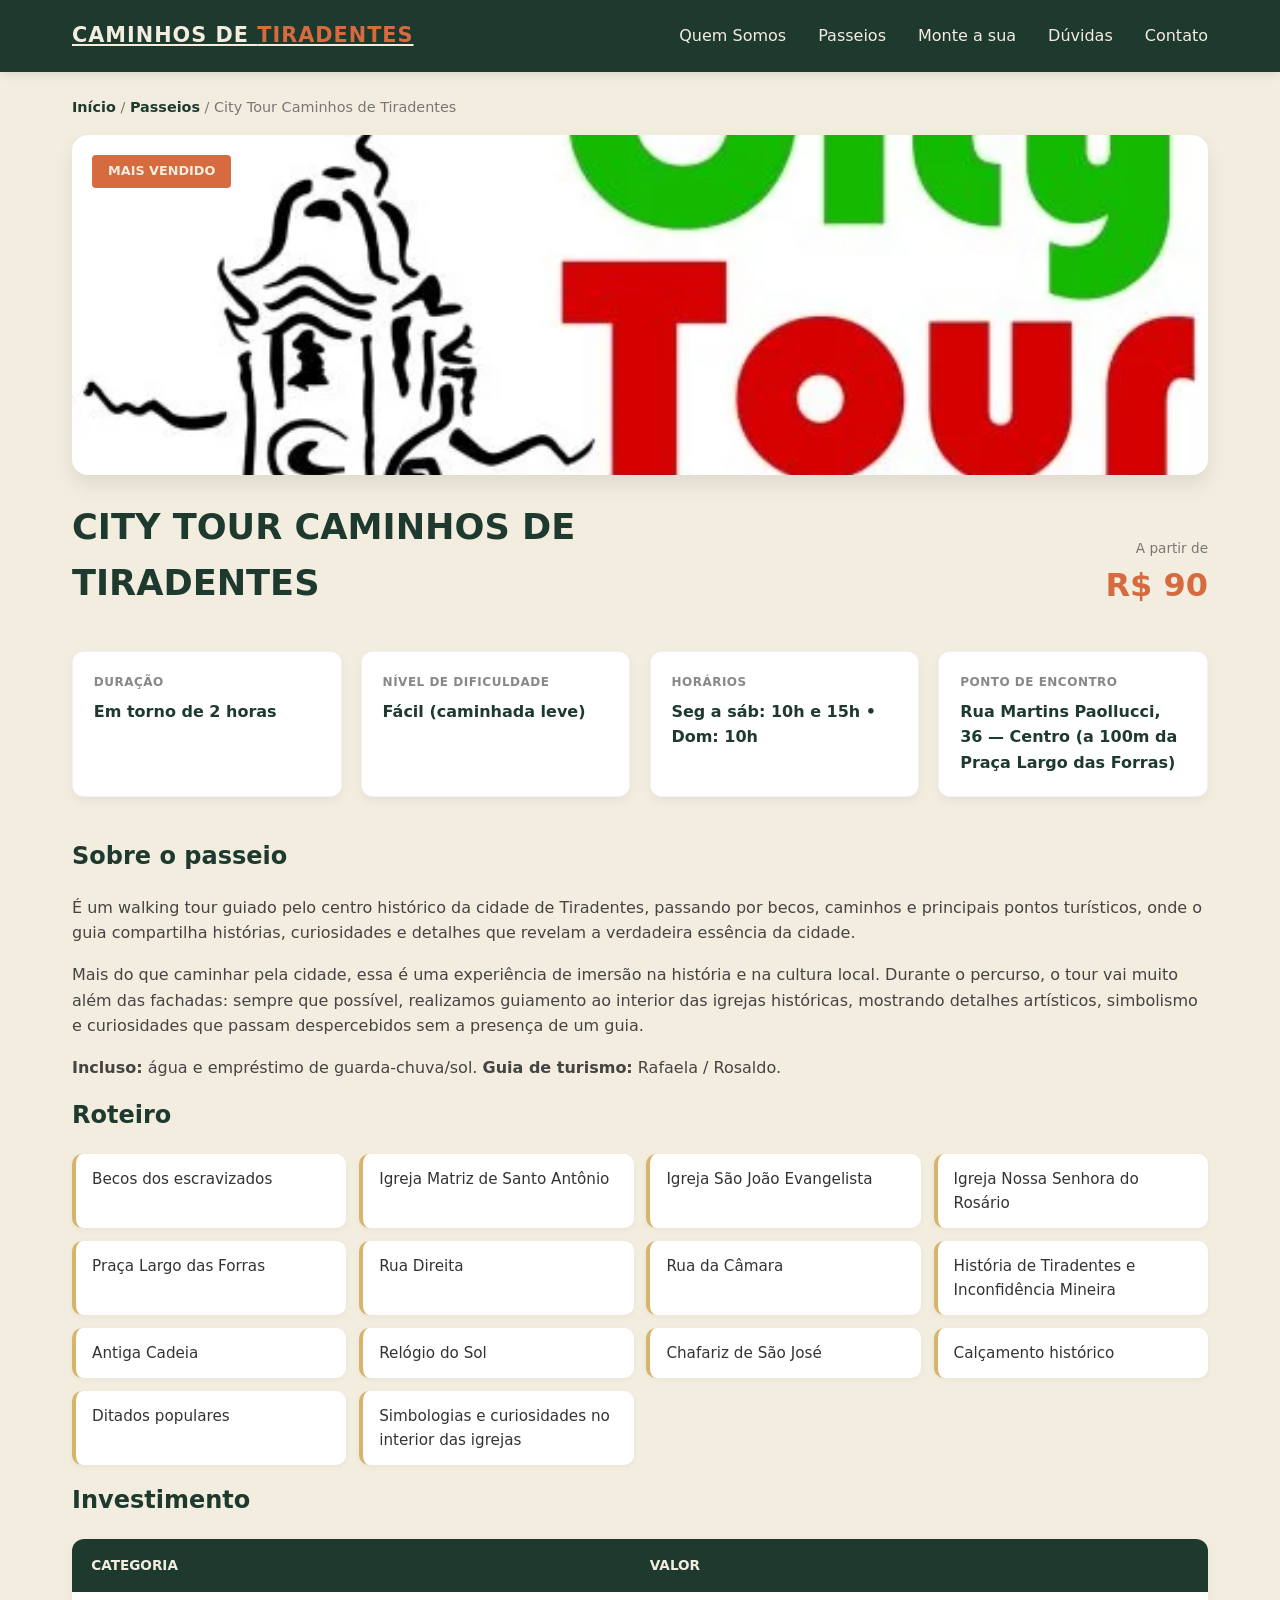
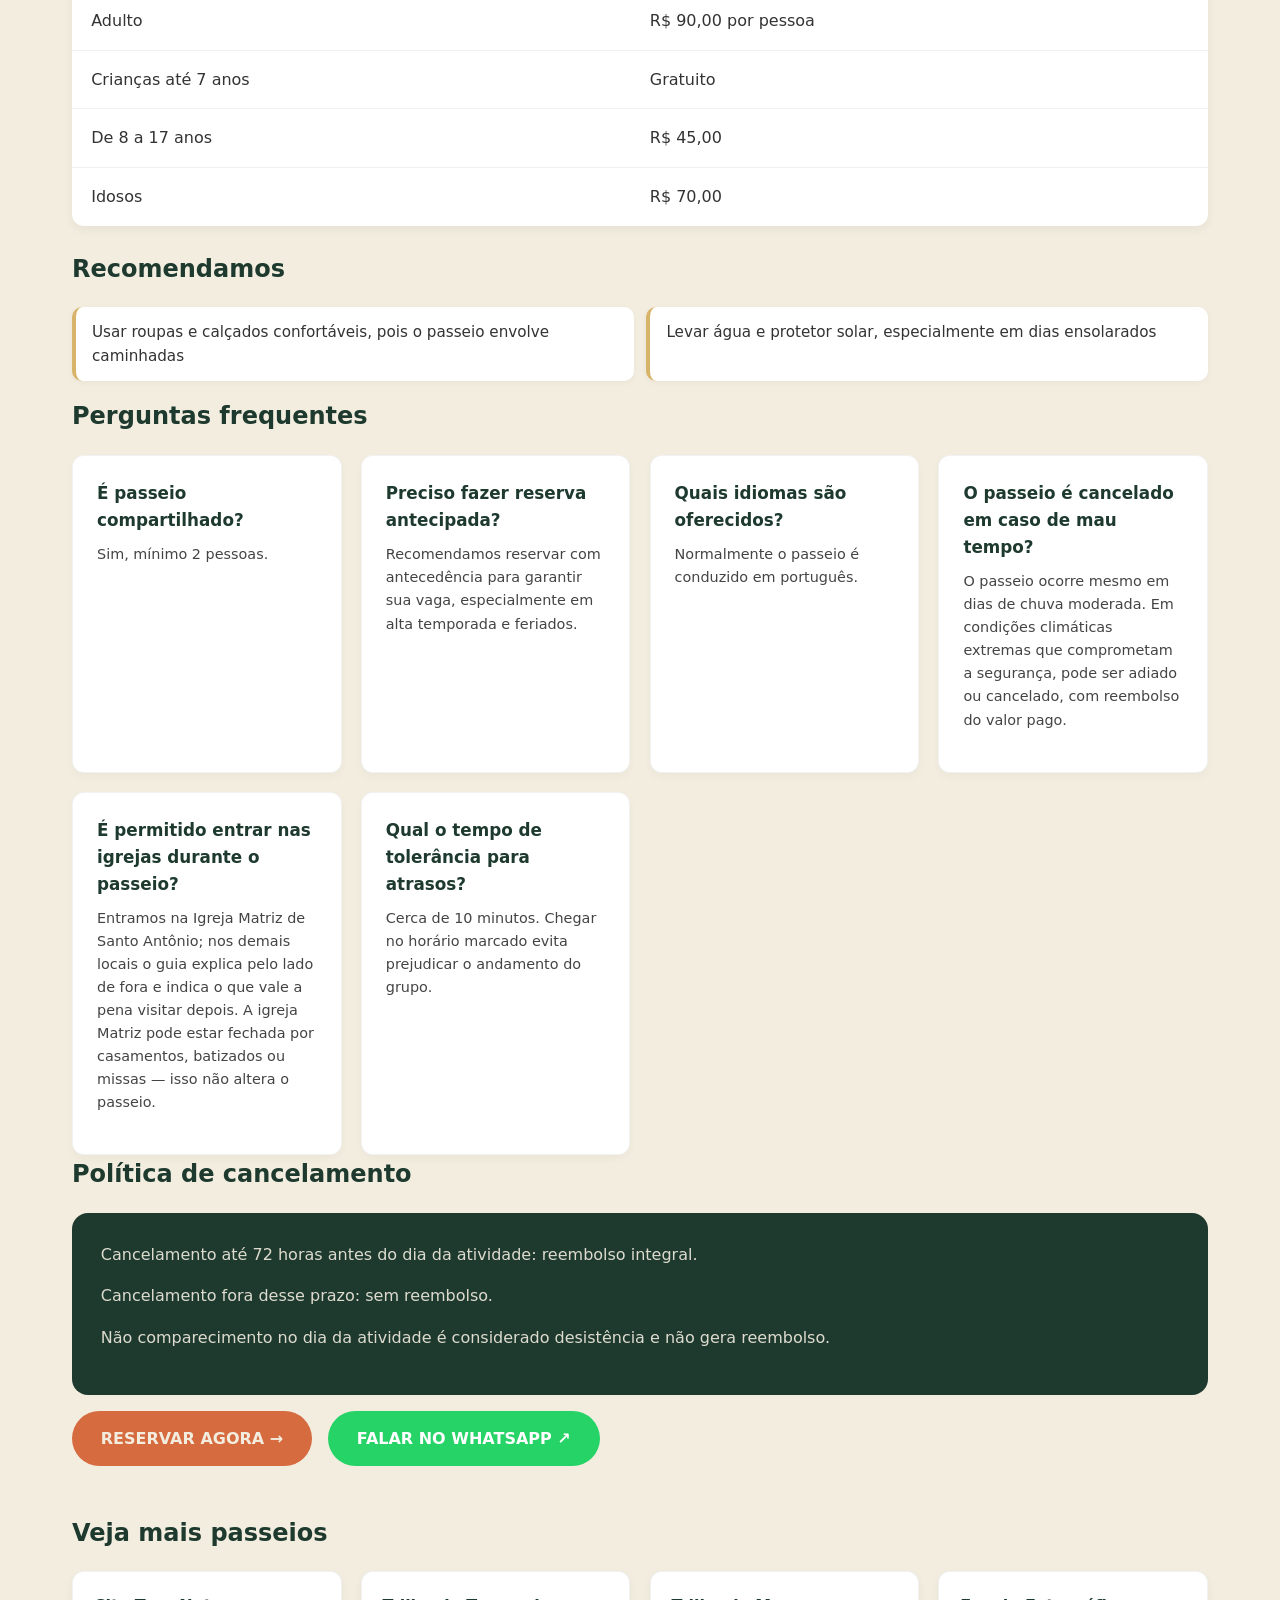
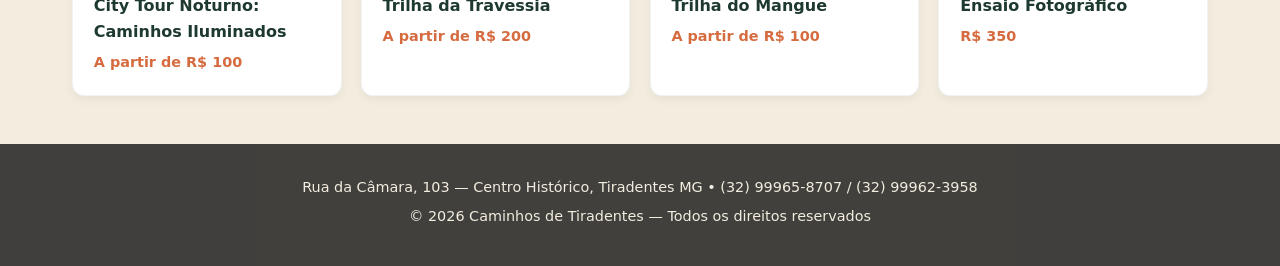
==== tour-citytour.html @ 01bba07c "novas paginas" ====
<!DOCTYPE html>
<html lang="pt-BR">
<head>
  <meta charset="UTF-8" />
  <meta name="viewport" content="width=device-width, initial-scale=1.0" />
  <title>City Tour Caminhos de Tiradentes | Caminhos de Tiradentes</title>
  <link rel="stylesheet" href="style.css" />
</head>
<body>

  <!-- HEADER / MENU PRINCIPAL
       ALTERE AQUI: os mesmos itens de menu do site, apontando de volta para a home.
  -->
  <header>
    <nav>
      <a href="index.html" class="logo">Caminhos de <span>Tiradentes</span></a>
      <ul class="nav-links">
        <li><a href="index.html#quem-somos">Quem Somos</a></li>
        <li><a href="index.html#passeios">Passeios</a></li>
        <li><a href="index.html#experiencia">Monte a sua</a></li>
        <li><a href="index.html#faq">Dúvidas</a></li>
        <li><a href="index.html#contato">Contato</a></li>
      </ul>
    </nav>
  </header>

  <!-- BREADCRUMB
       ALTERE AQUI: o caminho de navegação no topo da página.
  -->
  <div class="breadcrumb">
    <a href="index.html">Início</a> / <a href="index.html#passeios">Passeios</a> / City Tour Caminhos de Tiradentes
  </div>

  <!-- BANNER DO PASSEIO
       ALTERE AQUI: a foto de capa (troque o placeholder), o título e o preço em destaque.
  -->
  <div class="tour-hero">
    <!-- TROQUE AQUI PELA FOTO REAL DO CITY TOUR -->
    <div class="tour-hero-image" style="background-image: url('images/city_tour.webp');">
      <span class="tour-hero-badge">Mais Vendido</span>
    </div>
    <div class="tour-hero-header">
      <h1 class="tour-hero-title">City Tour Caminhos de Tiradentes</h1>
      <div class="tour-hero-price">
        <div class="tour-hero-price-label">A partir de</div>
        <div class="tour-hero-price-value">R$ 90</div>
      </div>
    </div>
  </div>

  <!-- BARRA DE INFORMAÇÕES RÁPIDAS
       ALTERE AQUI: duração, dificuldade, horários e ponto de encontro.
  -->
  <div class="tour-detail-section">
    <div class="info-bar">
      <div class="info-item">
        <div class="info-item-label">Duração</div>
        <div class="info-item-value">Em torno de 2 horas</div>
      </div>
      <div class="info-item">
        <div class="info-item-label">Nível de dificuldade</div>
        <div class="info-item-value">Fácil (caminhada leve)</div>
      </div>
      <div class="info-item">
        <div class="info-item-label">Horários</div>
        <div class="info-item-value">Seg a sáb: 10h e 15h &bull; Dom: 10h</div>
      </div>
      <div class="info-item">
        <div class="info-item-label">Ponto de encontro</div>
        <div class="info-item-value">Rua Martins Paollucci, 36 — Centro (a 100m da Praça Largo das Forras)</div>
      </div>
    </div>

    <!-- DESCRIÇÃO
         ALTERE AQUI: o texto principal descrevendo o passeio.
    -->
    <h2 class="subsection-title">Sobre o passeio</h2>
    <p>É um walking tour guiado pelo centro histórico da cidade de Tiradentes, passando por becos, caminhos e principais pontos turísticos, onde o guia compartilha histórias, curiosidades e detalhes que revelam a verdadeira essência da cidade.</p>
    <p>Mais do que caminhar pela cidade, essa é uma experiência de imersão na história e na cultura local. Durante o percurso, o tour vai muito além das fachadas: sempre que possível, realizamos guiamento ao interior das igrejas históricas, mostrando detalhes artísticos, simbolismo e curiosidades que passam despercebidos sem a presença de um guia.</p>
    <p><strong>Incluso:</strong> água e empréstimo de guarda-chuva/sol. <strong>Guia de turismo:</strong> Rafaela / Rosaldo.</p>

    <!-- ROTEIRO
         ALTERE AQUI: os pontos visitados durante o passeio.
    -->
    <h2 class="subsection-title">Roteiro</h2>
    <ul class="roteiro-list">
      <li>Becos dos escravizados</li>
      <li>Igreja Matriz de Santo Antônio</li>
      <li>Igreja São João Evangelista</li>
      <li>Igreja Nossa Senhora do Rosário</li>
      <li>Praça Largo das Forras</li>
      <li>Rua Direita</li>
      <li>Rua da Câmara</li>
      <li>História de Tiradentes e Inconfidência Mineira</li>
      <li>Antiga Cadeia</li>
      <li>Relógio do Sol</li>
      <li>Chafariz de São José</li>
      <li>Calçamento histórico</li>
      <li>Ditados populares</li>
      <li>Simbologias e curiosidades no interior das igrejas</li>
    </ul>

    <!-- PREÇOS
         ALTERE AQUI: os valores por faixa etária.
    -->
    <h2 class="subsection-title">Investimento</h2>
    <table class="price-table">
      <tr><th>Categoria</th><th>Valor</th></tr>
      <tr><td>Adulto</td><td>R$ 90,00 por pessoa</td></tr>
      <tr><td>Crianças até 7 anos</td><td>Gratuito</td></tr>
      <tr><td>De 8 a 17 anos</td><td>R$ 45,00</td></tr>
      <tr><td>Idosos</td><td>R$ 70,00</td></tr>
    </table>

    <!-- RECOMENDAÇÕES -->
    <h2 class="subsection-title">Recomendamos</h2>
    <ul class="recommend-list">
      <li>Usar roupas e calçados confortáveis, pois o passeio envolve caminhadas</li>
      <li>Levar água e protetor solar, especialmente em dias ensolarados</li>
    </ul>

    <!-- PERGUNTAS FREQUENTES DO PASSEIO
         ALTERE AQUI: dúvidas específicas deste passeio.
    -->
    <h2 class="subsection-title">Perguntas frequentes</h2>
    <div class="guide-grid">
      <div class="guide-card faq-card">
        <h4>É passeio compartilhado?</h4>
        <p>Sim, mínimo 2 pessoas.</p>
      </div>
      <div class="guide-card faq-card">
        <h4>Preciso fazer reserva antecipada?</h4>
        <p>Recomendamos reservar com antecedência para garantir sua vaga, especialmente em alta temporada e feriados.</p>
      </div>
      <div class="guide-card faq-card">
        <h4>Quais idiomas são oferecidos?</h4>
        <p>Normalmente o passeio é conduzido em português.</p>
      </div>
      <div class="guide-card faq-card">
        <h4>O passeio é cancelado em caso de mau tempo?</h4>
        <p>O passeio ocorre mesmo em dias de chuva moderada. Em condições climáticas extremas que comprometam a segurança, pode ser adiado ou cancelado, com reembolso do valor pago.</p>
      </div>
      <div class="guide-card faq-card">
        <h4>É permitido entrar nas igrejas durante o passeio?</h4>
        <p>Entramos na Igreja Matriz de Santo Antônio; nos demais locais o guia explica pelo lado de fora e indica o que vale a pena visitar depois. A igreja Matriz pode estar fechada por casamentos, batizados ou missas — isso não altera o passeio.</p>
      </div>
      <div class="guide-card faq-card">
        <h4>Qual o tempo de tolerância para atrasos?</h4>
        <p>Cerca de 10 minutos. Chegar no horário marcado evita prejudicar o andamento do grupo.</p>
      </div>
    </div>

    <!-- POLÍTICA DE CANCELAMENTO -->
    <h2 class="subsection-title">Política de cancelamento</h2>
    <div class="cancel-policy">
      <p>Cancelamento até 72 horas antes do dia da atividade: reembolso integral.</p>
      <p>Cancelamento fora desse prazo: sem reembolso.</p>
      <p>Não comparecimento no dia da atividade é considerado desistência e não gera reembolso.</p>
    </div>

    <!-- CTA DE RESERVA -->
    <div class="tour-cta">
      <a href="https://caminhosdetiradentes.com.br/produto/caminhos-de-tiradentes/" target="_blank" rel="noopener" class="btn btn-primary">RESERVAR AGORA &rarr;</a>
      <a href="https://wa.me/5532999658707" target="_blank" rel="noopener" class="btn btn-whatsapp">FALAR NO WHATSAPP &#8599;</a>
    </div>
  </div>

  <!-- OUTROS PASSEIOS
       ALTERE AQUI: os links rápidos para os demais passeios.
  -->
  <div class="tour-detail-section">
    <h2 class="subsection-title">Veja mais passeios</h2>
    <div class="other-tours-grid">
      <a href="tour-iluminados.html" class="other-tour-card">
        <div class="other-tour-card-title">City Tour Noturno: Caminhos Iluminados</div>
        <div class="other-tour-card-price">A partir de R$ 100</div>
      </a>
      <a href="tour-travessia.html" class="other-tour-card">
        <div class="other-tour-card-title">Trilha da Travessia</div>
        <div class="other-tour-card-price">A partir de R$ 200</div>
      </a>
      <a href="tour-mangue.html" class="other-tour-card">
        <div class="other-tour-card-title">Trilha do Mangue</div>
        <div class="other-tour-card-price">A partir de R$ 100</div>
      </a>
      <a href="tour-ensaio.html" class="other-tour-card">
        <div class="other-tour-card-title">Ensaio Fotográfico</div>
        <div class="other-tour-card-price">R$ 350</div>
      </a>
    </div>
  </div>

  <!-- FOOTER / RODAPÉ -->
  <footer>
    <p>Rua da Câmara, 103 — Centro Histórico, Tiradentes MG &bull; (32) 99965-8707 / (32) 99962-3958</p>
    <p>&copy; 2026 Caminhos de Tiradentes — Todos os direitos reservados</p>
  </footer>

</body>
</html>
---- style.css ----
/* CSS RESET & VARIABLES
   ALTERE AQUI: todas as cores principais do site, fonte e paleta visual geral.
   Toda mudança feita em :root afeta vários elementos ao mesmo tempo.
*/
:root {
  --verde-floresta: #1E3A2F;
  --creme: #F3EDE0;
  --terracota: #D56B3F;
  --amarelo-areia: #D8B46A;
  --preto: #151515;
  --branco: #FFFFFF;
  --fonte-principal: system-ui, -apple-system, BlinkMacSystemFont, 'Segoe UI', Roboto, Oxygen, Ubuntu, Cantarell, sans-serif;
}

* {
  margin: 0;
  padding: 0;
  box-sizing: border-box;
  font-family: var(--fonte-principal);
}

body {
  background-color: var(--creme);
  color: var(--preto);
  line-height: 1.6;
}

/* HEADER & NAVBAR
   ALTERE AQUI: o fundo do topo do site, a barra fixa e o estilo do menu.
   Os itens do menu estão em .nav-links a e .logo.
*/
header {
  background-color: var(--verde-floresta);
  position: sticky;
  top: 0;
  z-index: 1000;
  box-shadow: 0 2px 10px rgba(0,0,0,0.1);
}

nav {
  max-width: 1200px;
  margin: 0 auto;
  padding: 1.2rem 2rem;
  display: flex;
  justify-content: space-between;
  align-items: center;
  flex-wrap: wrap;
  gap: 1rem;
}

.logo {
  color: var(--creme);
  font-weight: 800;
  font-size: 1.3rem;
  letter-spacing: 1px;
  text-transform: uppercase;
}

.logo span {
  color: var(--terracota);
}

.nav-links {
  display: flex;
  gap: 2rem;
  list-style: none;
  flex-wrap: wrap;
}

.nav-links a {
  color: var(--creme);
  text-decoration: none;
  font-weight: 500;
  transition: color 0.2s;
}

.nav-links a:hover {
  color: var(--amarelo-areia);
}

/* HERO SECTION
   ALTERE AQUI: a imagem principal, a altura, a sobreposição de cor e o comportamento da seção inicial.
   Se quiser trocar a foto ou o efeito de escurecimento, mude a propriedade background da classe .hero.
*/
.hero {
  position: relative;
  min-height: 85vh;
  background: linear-gradient(rgba(30, 58, 47, 0.5), rgba(21, 21, 21, 0.7)), 
              url('images/header.webp') center/cover no-repeat;
  display: flex;
  align-items: center;
  padding: 0 2rem;
}

.hero-container {
  max-width: 1200px;
  margin: 0 auto;
  width: 100%;
  display: grid;
  grid-template-columns: 1fr 1fr;
  gap: 2rem;
  align-items: center;
}

.hero-content {
  color: var(--creme);
}

.hero-title {
  font-size: 3.5rem;
  font-weight: 900;
  line-height: 1.1;
  margin-bottom: 1.5rem;
  color: var(--creme);
  text-transform: uppercase;
}

.hero-subtitle {
  font-size: 1.25rem;
  margin-bottom: 2rem;
  color: var(--creme);
  opacity: 0.9;
}

.hero-buttons {
  display: flex;
  gap: 1rem;
  flex-wrap: wrap;
}

.btn {
  padding: 0.9rem 1.8rem;
  border-radius: 50px;
  font-weight: 700;
  text-decoration: none;
  display: inline-flex;
  align-items: center;
  gap: 0.5rem;
  cursor: pointer;
  border: none;
  transition: transform 0.2s, background-color 0.2s;
}

.btn:hover {
  transform: translateY(-2px);
}

.btn-primary {
  background-color: var(--terracota);
  color: var(--creme);
}

.btn-primary:hover {
  background-color: #c05a30;
}

.btn-whatsapp {
  background-color: #25D366;
  color: var(--branco);
}

.btn-whatsapp:hover {
  background-color: #20bd5a;
}

/* CARD FLUTUANTE HERO
   ALTERE AQUI: o bloco flutuante à direita da seção principal.
   Este cartão controla o texto de destaque, a descrição e o selo inferior.
*/
.hero-card-wrapper {
  display: flex;
  justify-content: flex-end;
}

.hero-card {
  background: rgba(243, 237, 224, 0.95);
  backdrop-filter: blur(5px);
  padding: 1.8rem;
  border-radius: 16px;
  box-shadow: 0 20px 40px rgba(0,0,0,0.3);
  max-width: 280px;
  border: 1px solid var(--amarelo-areia);
}

.hero-card-rating {
  font-size: 1.5rem;
  font-weight: 800;
  color: var(--verde-floresta);
  display: flex;
  align-items: center;
  gap: 0.3rem;
  margin-bottom: 0.5rem;
}

.hero-card-text {
  font-size: 0.95rem;
  color: var(--preto);
  margin-bottom: 1rem;
}

.hero-card-badge {
  display: inline-block;
  background-color: var(--amarelo-areia);
  color: var(--preto);
  font-weight: 700;
  padding: 0.3rem 0.8rem;
  border-radius: 20px;
  font-size: 0.85rem;
}

/* GLOBAL SECTIONS */
section {
  padding: 5rem 2rem;
  max-width: 1200px;
  margin: 0 auto;
}

.section-title {
  text-align: center;
  font-size: 2.2rem;
  color: var(--verde-floresta);
  margin-bottom: 2.5rem;
  text-transform: uppercase;
  font-weight: 800;
}

/* CATEGORIAS
   ALTERE AQUI: o layout da grade de categorias (quantos blocos aparecem por linha e o espaço entre eles).
   Cada .category-card representa um item de menu visual.
*/
.categories-grid {
  display: grid;
  grid-template-columns: repeat(auto-fit, minmax(220px, 1fr));
  gap: 1.5rem;
}

.category-card {
  background-color: var(--verde-floresta);
  color: var(--creme);
  padding: 2.5rem 1.5rem;
  border-radius: 12px;
  text-align: center;
  text-decoration: none;
  font-weight: 700;
  font-size: 1.1rem;
  transition: all 0.3s ease;
  display: flex;
  flex-direction: column;
  align-items: center;
  gap: 0.8rem;
  border: 2px solid transparent;
}

.category-card:hover {
  background-color: var(--terracota);
  transform: translateY(-5px);
}

.category-icon {
  font-size: 2rem;
}

/* CARROSSEL DE FOTOS
   ALTERE AQUI: altura das fotos, cor das setas/bolinhas e comportamento do carrossel.
   As fotos em si (src) são trocadas direto no HTML, dentro de cada .carousel-slide.
*/
.carousel {
  position: relative;
  max-width: 900px;
  margin: 0 auto;
  border-radius: 16px;
  overflow: hidden;
  box-shadow: 0 10px 30px rgba(0,0,0,0.12);
}

.carousel-track {
  display: flex;
  transition: transform 0.5s ease;
}

.carousel-slide {
  min-width: 100%;
  height: 480px;
}

.carousel-slide img {
  width: 100%;
  height: 100%;
  object-fit: cover;
  display: block;
}

.carousel-arrow {
  position: absolute;
  top: 50%;
  transform: translateY(-50%);
  background: rgba(21, 21, 21, 0.5);
  color: var(--branco);
  border: none;
  width: 44px;
  height: 44px;
  border-radius: 50%;
  font-size: 1.1rem;
  cursor: pointer;
  display: flex;
  align-items: center;
  justify-content: center;
  transition: background-color 0.2s;
}

.carousel-arrow:hover {
  background: var(--terracota);
}

.carousel-prev {
  left: 16px;
}

.carousel-next {
  right: 16px;
}

.carousel-dots {
  position: absolute;
  bottom: 16px;
  left: 50%;
  transform: translateX(-50%);
  display: flex;
  gap: 0.5rem;
}

.carousel-dot {
  width: 10px;
  height: 10px;
  border-radius: 50%;
  border: 2px solid var(--branco);
  background: transparent;
  cursor: pointer;
  padding: 0;
  transition: background-color 0.2s;
}

.carousel-dot.active {
  background-color: var(--amarelo-areia);
  border-color: var(--amarelo-areia);
}

@media (max-width: 768px) {
  .carousel-slide {
    height: 280px;
  }
}

/* QUEM SOMOS
   ALTERE AQUI: a foto da equipe, o texto da história e os números de destaque (.about-stat).
*/
.about-grid {
  display: grid;
  grid-template-columns: 1fr 1.2fr;
  gap: 3rem;
  align-items: center;
}

.about-image {
  background-size: cover;
  background-position: center;
  border-radius: 16px;
  min-height: 340px;
  box-shadow: 0 10px 20px rgba(0,0,0,0.08);
}

.about-content p {
  margin-bottom: 1.2rem;
  color: #333;
}

.about-stats {
  display: flex;
  flex-wrap: wrap;
  gap: 1.5rem;
  margin-top: 2rem;
}

.about-stat {
  background-color: var(--branco);
  border-radius: 12px;
  padding: 1.2rem 1.5rem;
  box-shadow: 0 4px 10px rgba(0,0,0,0.05);
  min-width: 140px;
  text-align: center;
  border: 1px solid rgba(0,0,0,0.05);
}

.about-stat-number {
  display: block;
  font-size: 1.6rem;
  font-weight: 800;
  color: var(--terracota);
}

.about-stat-label {
  display: block;
  font-size: 0.8rem;
  color: #666;
  margin-top: 0.3rem;
}

/* TOURS / PASSEIOS
   ALTERE AQUI: o grid dos cards de passeio e todos os estilos internos do cartão.
   Os títulos, horários, descrição, preços e botão estão aqui.
*/
.tours-grid {
  display: grid;
  grid-template-columns: repeat(auto-fit, minmax(300px, 1fr));
  gap: 2rem;
}

.tour-card {
  background-color: var(--branco);
  border-radius: 16px;
  overflow: hidden;
  box-shadow: 0 10px 20px rgba(0,0,0,0.05);
  display: flex;
  flex-direction: column;
  position: relative;
}

.tour-image {
  height: 200px;
  background-size: cover;
  background-position: center;
  position: relative;
}

.tour-badge {
  position: absolute;
  top: 15px;
  left: 15px;
  background-color: var(--terracota);
  color: var(--creme);
  padding: 0.3rem 0.8rem;
  border-radius: 4px;
  font-size: 0.75rem;
  font-weight: 800;
  text-transform: uppercase;
}

.tour-content {
  padding: 1.5rem;
  display: flex;
  flex-direction: column;
  flex-grow: 1;
}

.tour-title {
  font-size: 1.3rem;
  color: var(--verde-floresta);
  margin-bottom: 0.5rem;
  font-weight: 800;
}

.tour-schedule {
  color: var(--terracota);
  font-size: 0.85rem;
  font-weight: 700;
  margin-bottom: 0.8rem;
}

.tour-details {
  display: flex;
  gap: 1rem;
  font-size: 0.85rem;
  color: #666;
  margin-bottom: 1rem;
}

.tour-description {
  font-size: 0.9rem;
  color: #555;
  margin-bottom: 1.5rem;
}

.tour-price-wrapper {
  margin-top: auto;
  display: flex;
  justify-content: space-between;
  align-items: flex-end;
  gap: 1rem;
}

.tour-price-label {
  font-size: 0.75rem;
  color: #777;
}

.tour-price {
  font-size: 1.25rem;
  font-weight: 800;
  color: var(--verde-floresta);
}

/* MONTE SUA EXPERIÊNCIA
   ALTERE AQUI: a caixa interativa que muda de acordo com o tempo de viagem.
   O estilo dos botões e do bloco de resultado estão neste bloco.
*/
.planner-section {
  background-color: var(--verde-floresta);
  color: var(--creme);
  border-radius: 24px;
  padding: 3rem 2rem;
  text-align: center;
  margin-top: 2rem;
}

.planner-title {
  font-size: 2rem;
  margin-bottom: 1rem;
  color: var(--creme);
}

.planner-options {
  display: flex;
  justify-content: center;
  gap: 1rem;
  margin: 2rem 0;
  flex-wrap: wrap;
}

.planner-btn {
  background: transparent;
  border: 2px solid var(--amarelo-areia);
  color: var(--creme);
  padding: 0.6rem 1.5rem;
  border-radius: 30px;
  cursor: pointer;
  font-weight: 700;
  transition: all 0.2s;
}

.planner-btn.active, .planner-btn:hover {
  background-color: var(--amarelo-areia);
  color: var(--preto);
}

.planner-result {
  background-color: rgba(255,255,255,0.05);
  padding: 1.5rem;
  border-radius: 12px;
  max-width: 500px;
  margin: 0 auto;
  border: 1px dashed var(--amarelo-areia);
  font-size: 1.1rem;
}

/* GUIA / FAQ
   ALTERE AQUI: as perguntas e respostas frequentes.
   Cada .guide-card (com a classe extra .faq-card) é um item da grade.
*/
.guide-grid {
  display: grid;
  grid-template-columns: repeat(auto-fit, minmax(220px, 1fr));
  gap: 1.2rem;
}

.guide-card {
  background-color: var(--branco);
  padding: 1.5rem;
  border-radius: 12px;
  text-align: center;
  text-decoration: none;
  color: var(--verde-floresta);
  font-weight: 700;
  box-shadow: 0 4px 10px rgba(0,0,0,0.03);
  border: 1px solid rgba(0,0,0,0.05);
  transition: transform 0.2s;
}

.guide-card:hover {
  transform: translateY(-3px);
  box-shadow: 0 8px 15px rgba(0,0,0,0.08);
}

.faq-card {
  text-align: left;
}

.faq-card h4 {
  color: var(--verde-floresta);
  margin-bottom: 0.6rem;
  font-size: 1.05rem;
}

.faq-card p {
  color: #555;
  font-weight: 400;
  font-size: 0.9rem;
}

/* FULL WIDTH CTA
   ALTERE AQUI: o bloco grande de chamada para ação, com imagem de fundo e texto principal.
   É a seção que costuma anunciar a última decisão do visitante.
*/
.full-cta {
  background: linear-gradient(rgba(30, 58, 47, 0.7), rgba(30, 58, 47, 0.7)), 
              url('images/placeholder.svg') center/cover no-repeat;
  padding: 8rem 2rem;
  text-align: center;
  color: var(--creme);
}

.full-cta h2 {
  font-size: 2.5rem;
  margin-bottom: 2rem;
  font-weight: 800;
}

/* CONTATO
   ALTERE AQUI: endereço, e-mail, telefone e redes sociais.
   Reaproveita o visual de .category-card, com a classe extra .contato-card.
*/
.contato-card {
  font-weight: 500;
  font-size: 0.95rem;
  line-height: 1.5;
}

/* FOOTER
   ALTERE AQUI: o rodapé do site, como fundo escuro, endereço, telefones e texto final.
*/
footer {
  background-color: var(--preto);
  color: var(--creme);
  padding: 2rem;
  text-align: center;
  font-size: 0.9rem;
  opacity: 0.8;
}

footer p {
  margin-bottom: 0.4rem;
}

/* ==========================================================================
   PÁGINAS INDIVIDUAIS DE CADA PASSEIO (tour-*.html)
   ALTERE AQUI: tudo relacionado às páginas de detalhe de cada passeio.
   ========================================================================== */

/* BREADCRUMB
   ALTERE AQUI: o caminho de navegação no topo de cada página de passeio.
*/
.breadcrumb {
  max-width: 1200px;
  margin: 1.5rem auto 0;
  padding: 0 2rem;
  font-size: 0.9rem;
  color: #777;
}

.breadcrumb a {
  color: var(--verde-floresta);
  text-decoration: none;
  font-weight: 600;
}

.breadcrumb a:hover {
  color: var(--terracota);
}

/* BANNER DO PASSEIO
   ALTERE AQUI: a foto de capa, o título e o preço em destaque de cada passeio.
*/
.tour-hero {
  max-width: 1200px;
  margin: 1rem auto 0;
  padding: 0 2rem;
}

.tour-hero-image {
  height: 340px;
  border-radius: 16px;
  background-size: cover;
  background-position: center;
  position: relative;
  box-shadow: 0 10px 20px rgba(0,0,0,0.08);
}

.tour-hero-badge {
  position: absolute;
  top: 20px;
  left: 20px;
  background-color: var(--terracota);
  color: var(--creme);
  padding: 0.4rem 1rem;
  border-radius: 4px;
  font-size: 0.8rem;
  font-weight: 800;
  text-transform: uppercase;
}

.tour-hero-header {
  display: flex;
  flex-wrap: wrap;
  justify-content: space-between;
  align-items: flex-end;
  gap: 1.5rem;
  margin-top: 1.5rem;
}

.tour-hero-title {
  font-size: 2.2rem;
  color: var(--verde-floresta);
  font-weight: 800;
  text-transform: uppercase;
  max-width: 650px;
}

.tour-hero-price {
  text-align: right;
}

.tour-hero-price-label {
  font-size: 0.85rem;
  color: #777;
}

.tour-hero-price-value {
  font-size: 2rem;
  font-weight: 800;
  color: var(--terracota);
}

/* BARRA DE INFORMAÇÕES RÁPIDAS
   ALTERE AQUI: duração, dificuldade, horário e ponto de encontro exibidos em destaque.
*/
.info-bar {
  display: grid;
  grid-template-columns: repeat(auto-fit, minmax(200px, 1fr));
  gap: 1.2rem;
  margin: 2.5rem 0;
}

.info-item {
  background-color: var(--branco);
  border-radius: 12px;
  padding: 1.3rem;
  box-shadow: 0 4px 10px rgba(0,0,0,0.05);
  border: 1px solid rgba(0,0,0,0.05);
}

.info-item-label {
  font-size: 0.75rem;
  color: #888;
  text-transform: uppercase;
  font-weight: 700;
  letter-spacing: 0.5px;
  margin-bottom: 0.4rem;
}

.info-item-value {
  font-size: 1rem;
  color: var(--verde-floresta);
  font-weight: 700;
}

/* CONTEÚDO DA PÁGINA DE PASSEIO
   ALTERE AQUI: descrição, roteiro, o que está incluso, recomendações e política de cancelamento.
*/
.tour-detail-section {
  max-width: 1200px;
  margin: 0 auto;
  padding: 0 2rem 3rem;
}

.tour-detail-section h2.subsection-title {
  font-size: 1.5rem;
  color: var(--verde-floresta);
  font-weight: 800;
  margin-bottom: 1.2rem;
  text-align: left;
  text-transform: none;
}

.tour-detail-section p {
  color: #444;
  margin-bottom: 1rem;
}

.roteiro-list, .included-list, .recommend-list {
  list-style: none;
  display: grid;
  grid-template-columns: repeat(auto-fit, minmax(240px, 1fr));
  gap: 0.8rem;
  margin-bottom: 1rem;
}

.roteiro-list li, .included-list li, .recommend-list li {
  background-color: var(--branco);
  border-radius: 10px;
  padding: 0.8rem 1rem;
  border-left: 4px solid var(--amarelo-areia);
  font-size: 0.95rem;
  color: #333;
  box-shadow: 0 2px 6px rgba(0,0,0,0.04);
}

/* TABELA DE PREÇOS
   ALTERE AQUI: as faixas de preço (adulto, criança, idoso) de cada passeio.
*/
.price-table {
  width: 100%;
  border-collapse: collapse;
  background-color: var(--branco);
  border-radius: 12px;
  overflow: hidden;
  box-shadow: 0 4px 10px rgba(0,0,0,0.05);
  margin-bottom: 1.5rem;
}

.price-table th, .price-table td {
  padding: 1rem 1.2rem;
  text-align: left;
}

.price-table th {
  background-color: var(--verde-floresta);
  color: var(--creme);
  font-size: 0.85rem;
  text-transform: uppercase;
}

.price-table td {
  border-bottom: 1px solid rgba(0,0,0,0.06);
  color: #333;
}

.price-table tr:last-child td {
  border-bottom: none;
}

/* POLÍTICA DE CANCELAMENTO
   ALTERE AQUI: as regras de cancelamento e reembolso do passeio.
*/
.cancel-policy {
  background-color: var(--verde-floresta);
  color: var(--creme);
  border-radius: 16px;
  padding: 1.8rem;
}

.cancel-policy p {
  color: var(--creme);
  opacity: 0.9;
}

/* CTA DE RESERVA DA PÁGINA DE PASSEIO
   ALTERE AQUI: os botões de reserva e WhatsApp no final da página.
*/
.tour-cta {
  display: flex;
  flex-wrap: wrap;
  gap: 1rem;
  margin-top: 1rem;
}

/* OUTROS PASSEIOS (rodapé da página de detalhe)
   ALTERE AQUI: os links rápidos para os demais passeios.
*/
.other-tours-grid {
  display: grid;
  grid-template-columns: repeat(auto-fit, minmax(220px, 1fr));
  gap: 1.2rem;
}

.other-tour-card {
  background-color: var(--branco);
  border-radius: 12px;
  padding: 1.3rem;
  text-decoration: none;
  display: block;
  box-shadow: 0 4px 10px rgba(0,0,0,0.05);
  border: 1px solid rgba(0,0,0,0.05);
  transition: transform 0.2s;
}

.other-tour-card:hover {
  transform: translateY(-3px);
  box-shadow: 0 8px 15px rgba(0,0,0,0.08);
}

.other-tour-card-title {
  color: var(--verde-floresta);
  font-weight: 800;
  font-size: 1rem;
  margin-bottom: 0.4rem;
}

.other-tour-card-price {
  color: var(--terracota);
  font-weight: 700;
  font-size: 0.9rem;
}

/* LINK SECUNDÁRIO NOS CARDS DA HOME
   ALTERE AQUI: o link "Ver detalhes" que aparece nos cartões de passeio da página inicial.
*/
.tour-secondary-link {
  display: block;
  text-align: center;
  font-size: 0.85rem;
  font-weight: 700;
  color: var(--verde-floresta);
  text-decoration: none;
  margin-top: 0.6rem;
}

.tour-secondary-link:hover {
  color: var(--terracota);
  text-decoration: underline;
}

/* RESPONSIVO */
@media (max-width: 768px) {
  .hero-container {
    grid-template-columns: 1fr;
  }
  .hero-card-wrapper {
    justify-content: center;
  }
  .hero-title {
    font-size: 2.5rem;
  }
  .nav-links {
    display: none;
  }
  .about-grid {
    grid-template-columns: 1fr;
  }
  .tour-hero-header {
    flex-direction: column;
    align-items: flex-start;
  }
  .tour-hero-price {
    text-align: left;
  }
}
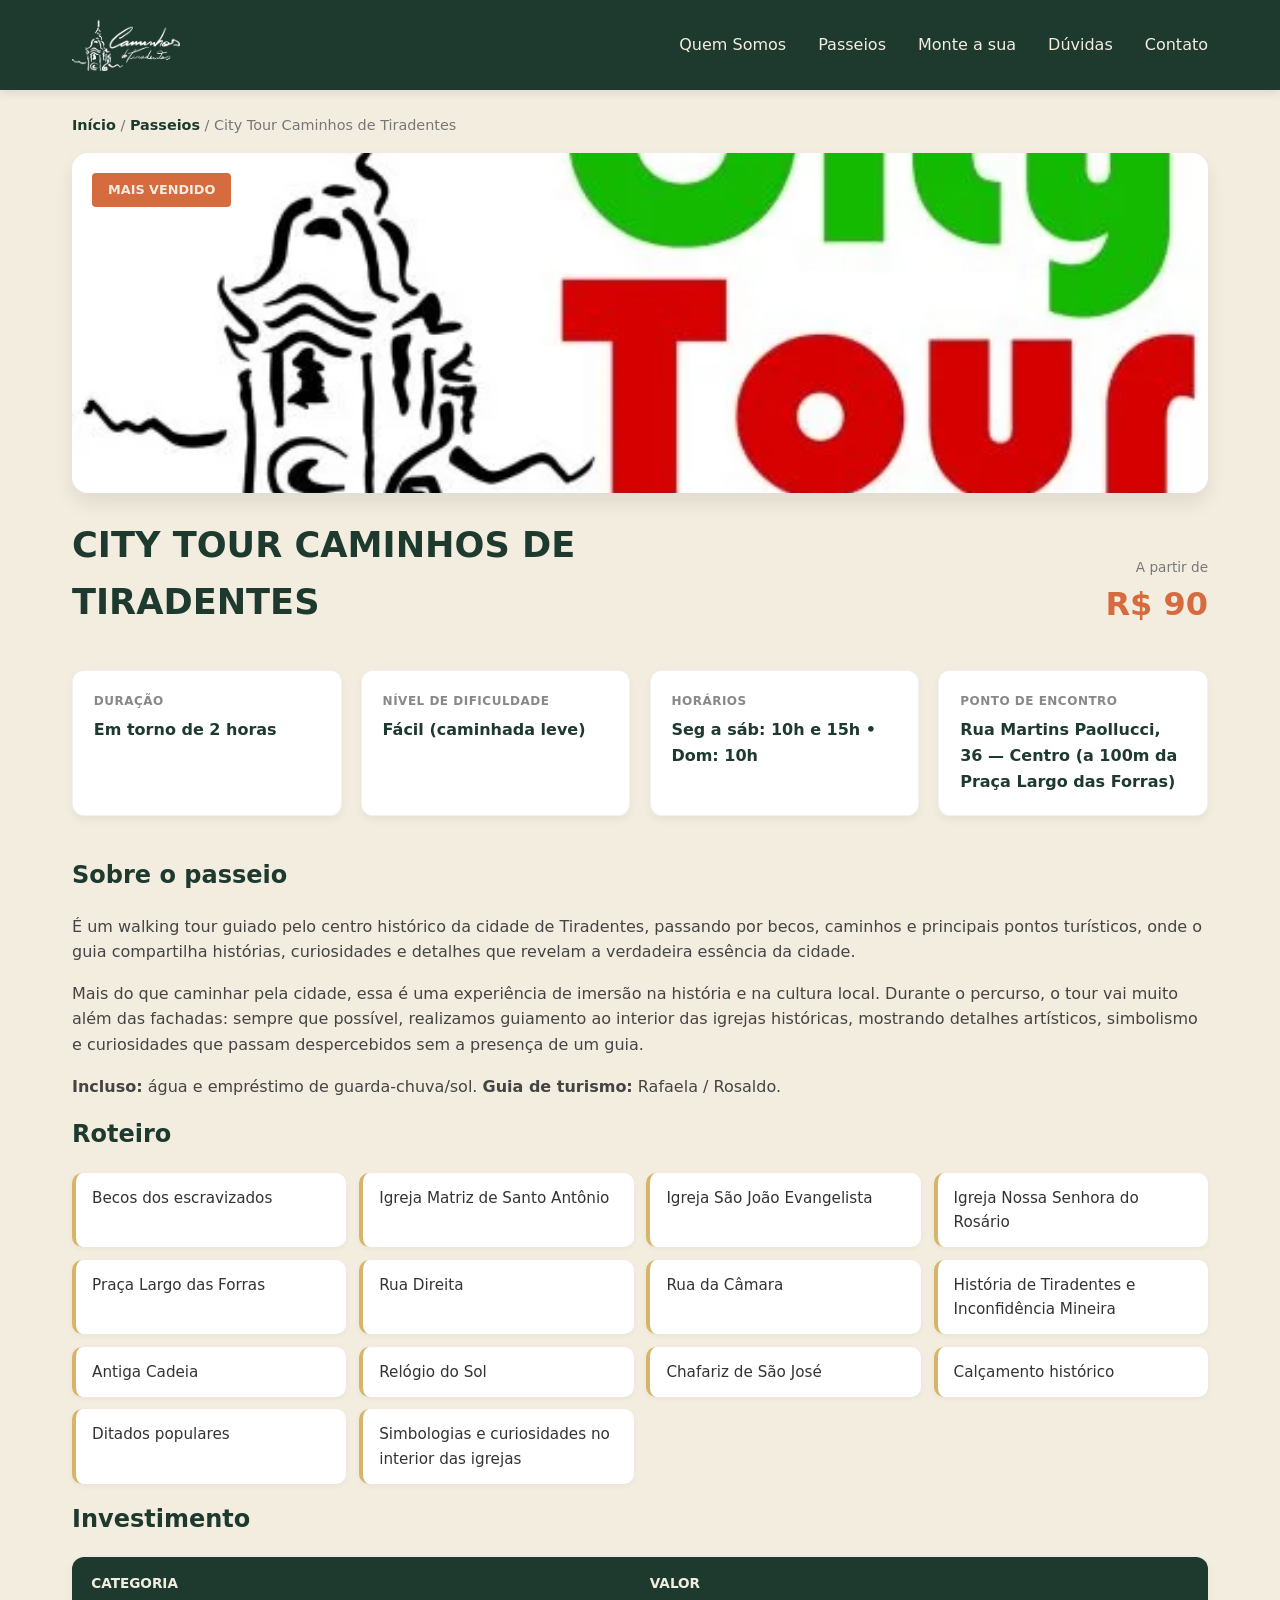
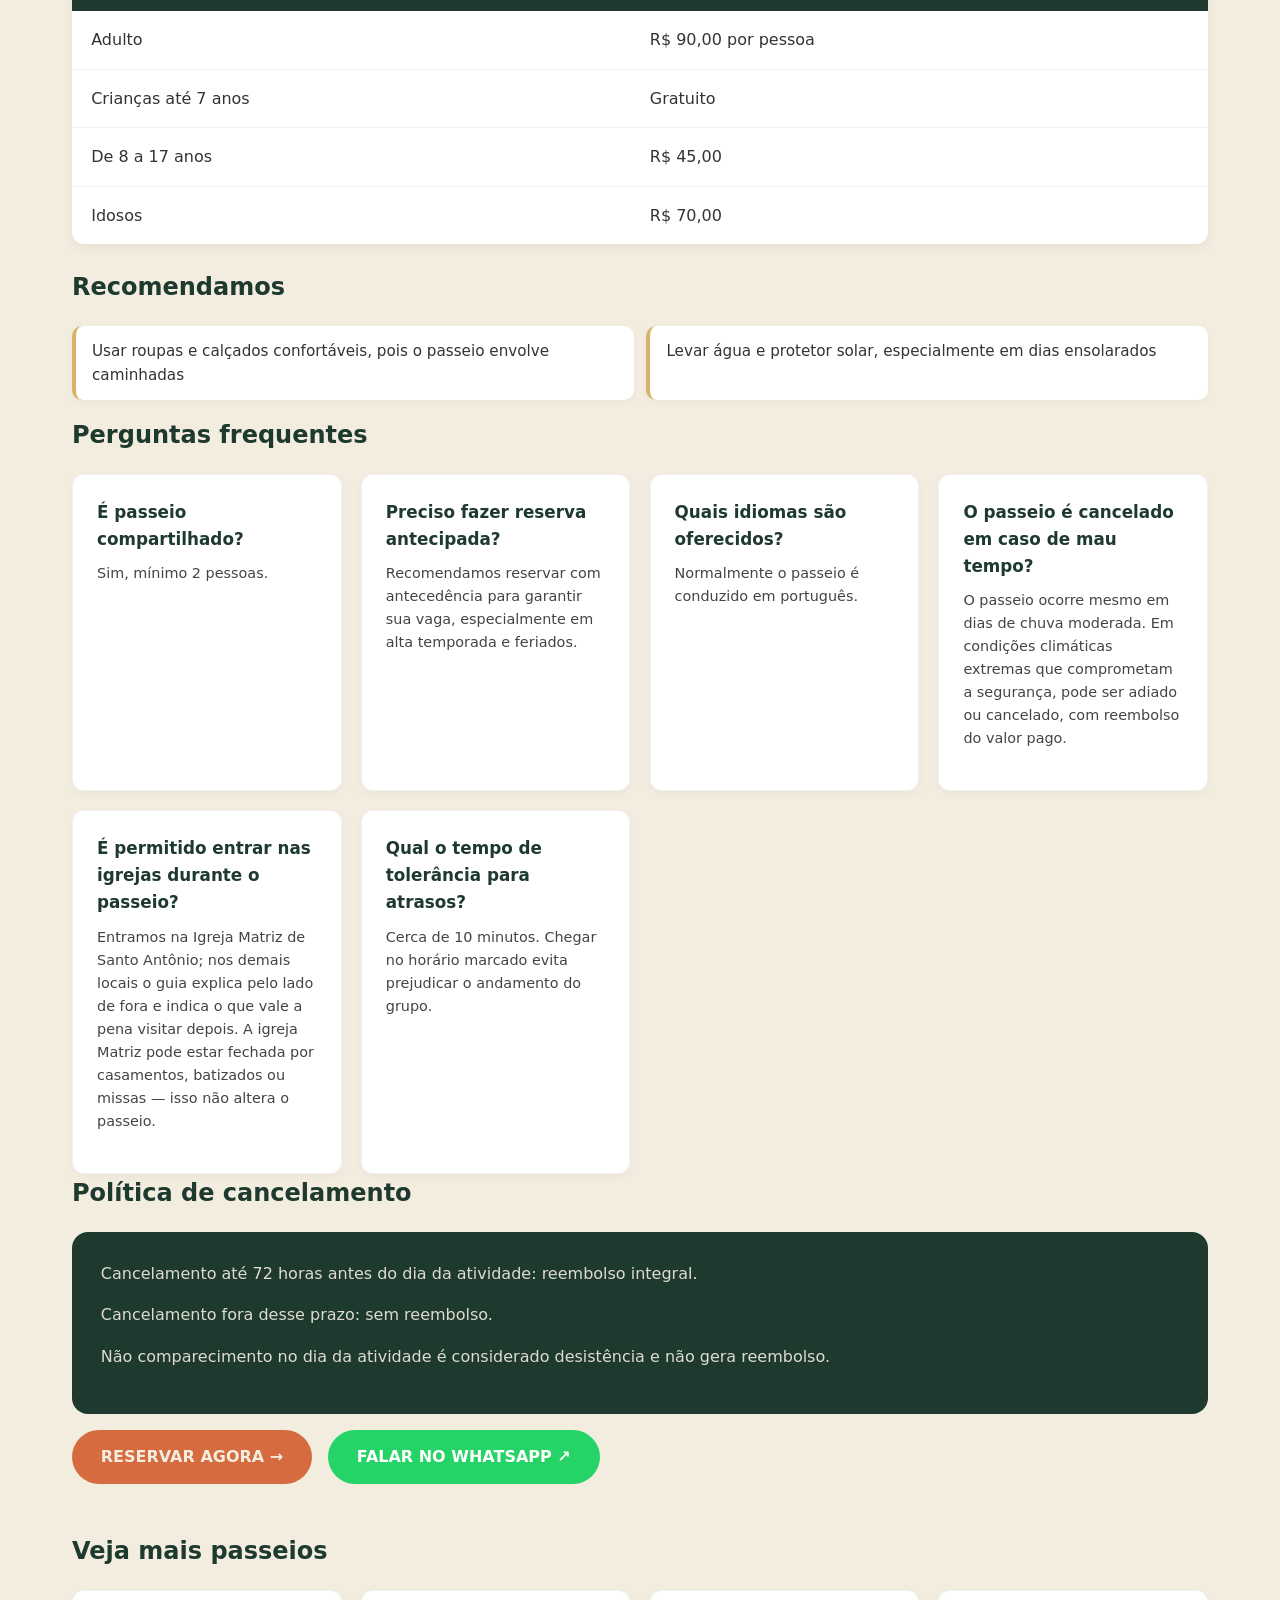
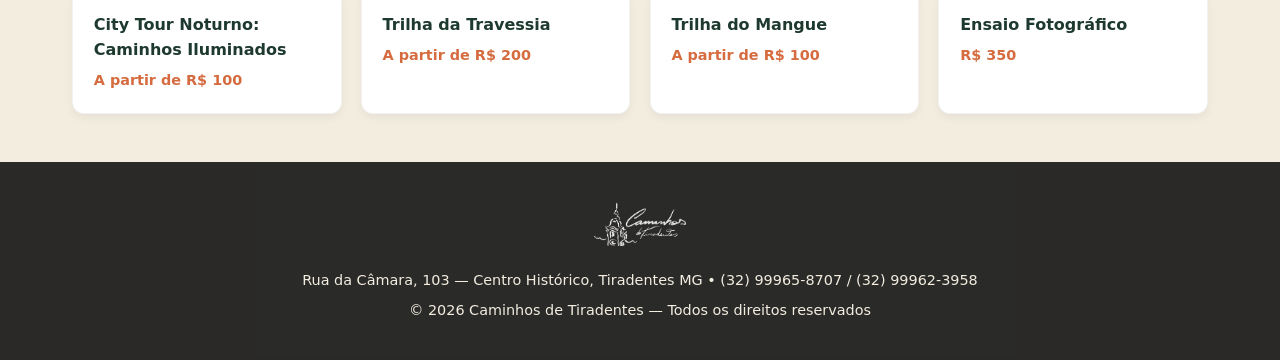
==== commit ea821d98: "logo" ====
--- a/tour-citytour.html
+++ b/tour-citytour.html
@@ -4,6 +4,7 @@
   <meta charset="UTF-8" />
   <meta name="viewport" content="width=device-width, initial-scale=1.0" />
   <title>City Tour Caminhos de Tiradentes | Caminhos de Tiradentes</title>
+  <link rel="icon" type="image/webp" href="images/logo.webp" />
   <link rel="stylesheet" href="style.css" />
 </head>
 <body>
@@ -13,7 +14,9 @@
   -->
   <header>
     <nav>
-      <a href="index.html" class="logo">Caminhos de <span>Tiradentes</span></a>
+      <a href="index.html" class="logo">
+        <img src="images/logo.webp" alt="Caminhos de Tiradentes" class="logo-img">
+      </a>
       <ul class="nav-links">
         <li><a href="index.html#quem-somos">Quem Somos</a></li>
         <li><a href="index.html#passeios">Passeios</a></li>
@@ -192,6 +195,7 @@
 
   <!-- FOOTER / RODAPÉ -->
   <footer>
+    <img src="images/logo.webp" alt="Caminhos de Tiradentes" class="footer-logo">
     <p>Rua da Câmara, 103 — Centro Histórico, Tiradentes MG &bull; (32) 99965-8707 / (32) 99962-3958</p>
     <p>&copy; 2026 Caminhos de Tiradentes — Todos os direitos reservados</p>
   </footer>
--- a/style.css
+++ b/style.css
@@ -49,15 +49,35 @@
 }
 
 .logo {
+  display: flex;
+  align-items: center;
   color: var(--creme);
   font-weight: 800;
   font-size: 1.3rem;
   letter-spacing: 1px;
   text-transform: uppercase;
+  text-decoration: none;
 }
 
 .logo span {
   color: var(--terracota);
+}
+
+/* LOGO (IMAGEM)
+   ALTERE AQUI: o tamanho da logo no cabeçalho.
+   O filtro deixa a arte (originalmente preta) branca, para aparecer bem
+   sobre o fundo verde-escuro do header. Para trocar a imagem, basta
+   substituir o arquivo images/logo.webp mantendo o mesmo nome.
+*/
+.logo-img {
+  height: 52px;
+  width: auto;
+  filter: brightness(0) invert(1);
+  transition: opacity 0.2s;
+}
+
+.logo-img:hover {
+  opacity: 0.85;
 }
 
 .nav-links {
@@ -630,10 +650,22 @@
 footer {
   background-color: var(--preto);
   color: var(--creme);
-  padding: 2rem;
+  padding: 2.5rem 2rem 2rem;
   text-align: center;
   font-size: 0.9rem;
-  opacity: 0.8;
+  opacity: 0.9;
+}
+
+/* LOGO NO RODAPÉ
+   ALTERE AQUI: o tamanho da logo exibida no rodapé, acima do endereço.
+   Usa o mesmo filtro branco da logo do header, já que o fundo do rodapé é escuro.
+*/
+.footer-logo {
+  height: 44px;
+  width: auto;
+  filter: brightness(0) invert(1);
+  opacity: 0.9;
+  margin-bottom: 1rem;
 }
 
 footer p {
@@ -942,4 +974,7 @@
   .tour-hero-price {
     text-align: left;
   }
-}+  .logo-img {
+    height: 40px;
+  }
+}
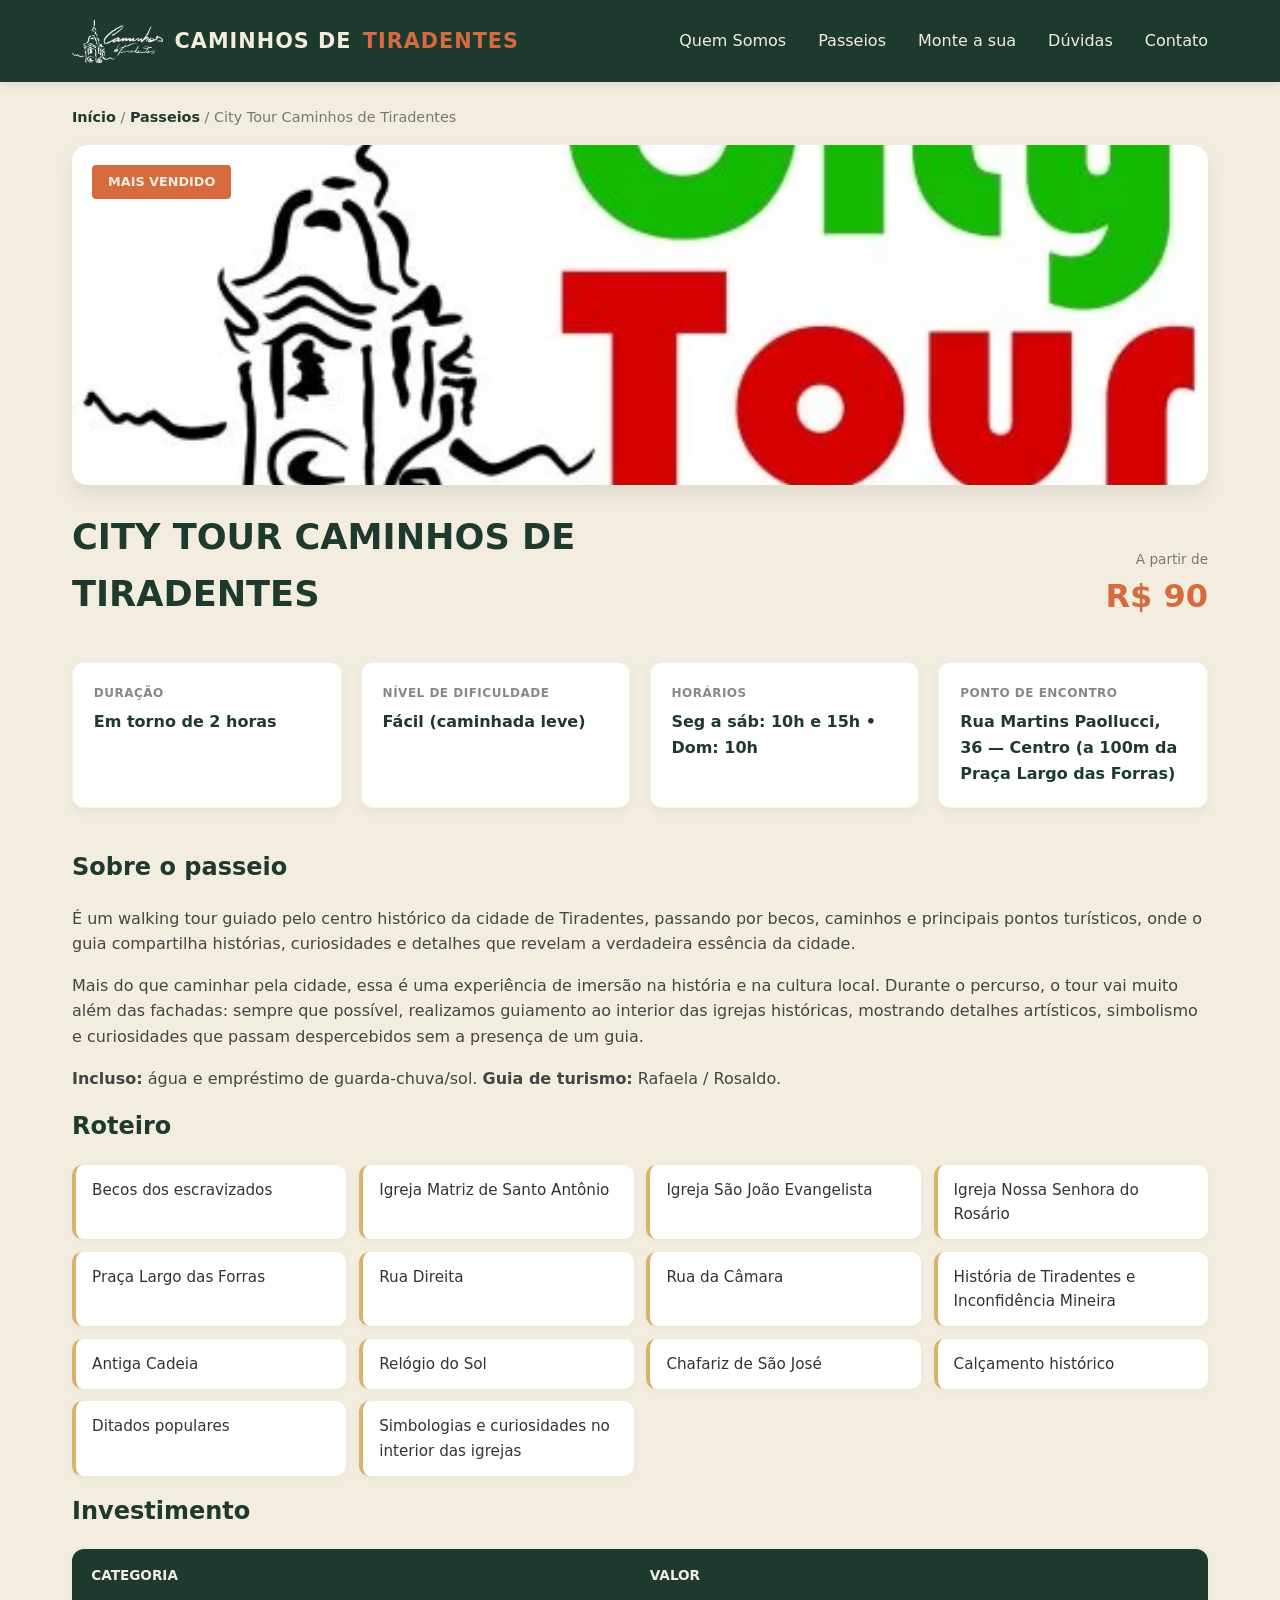
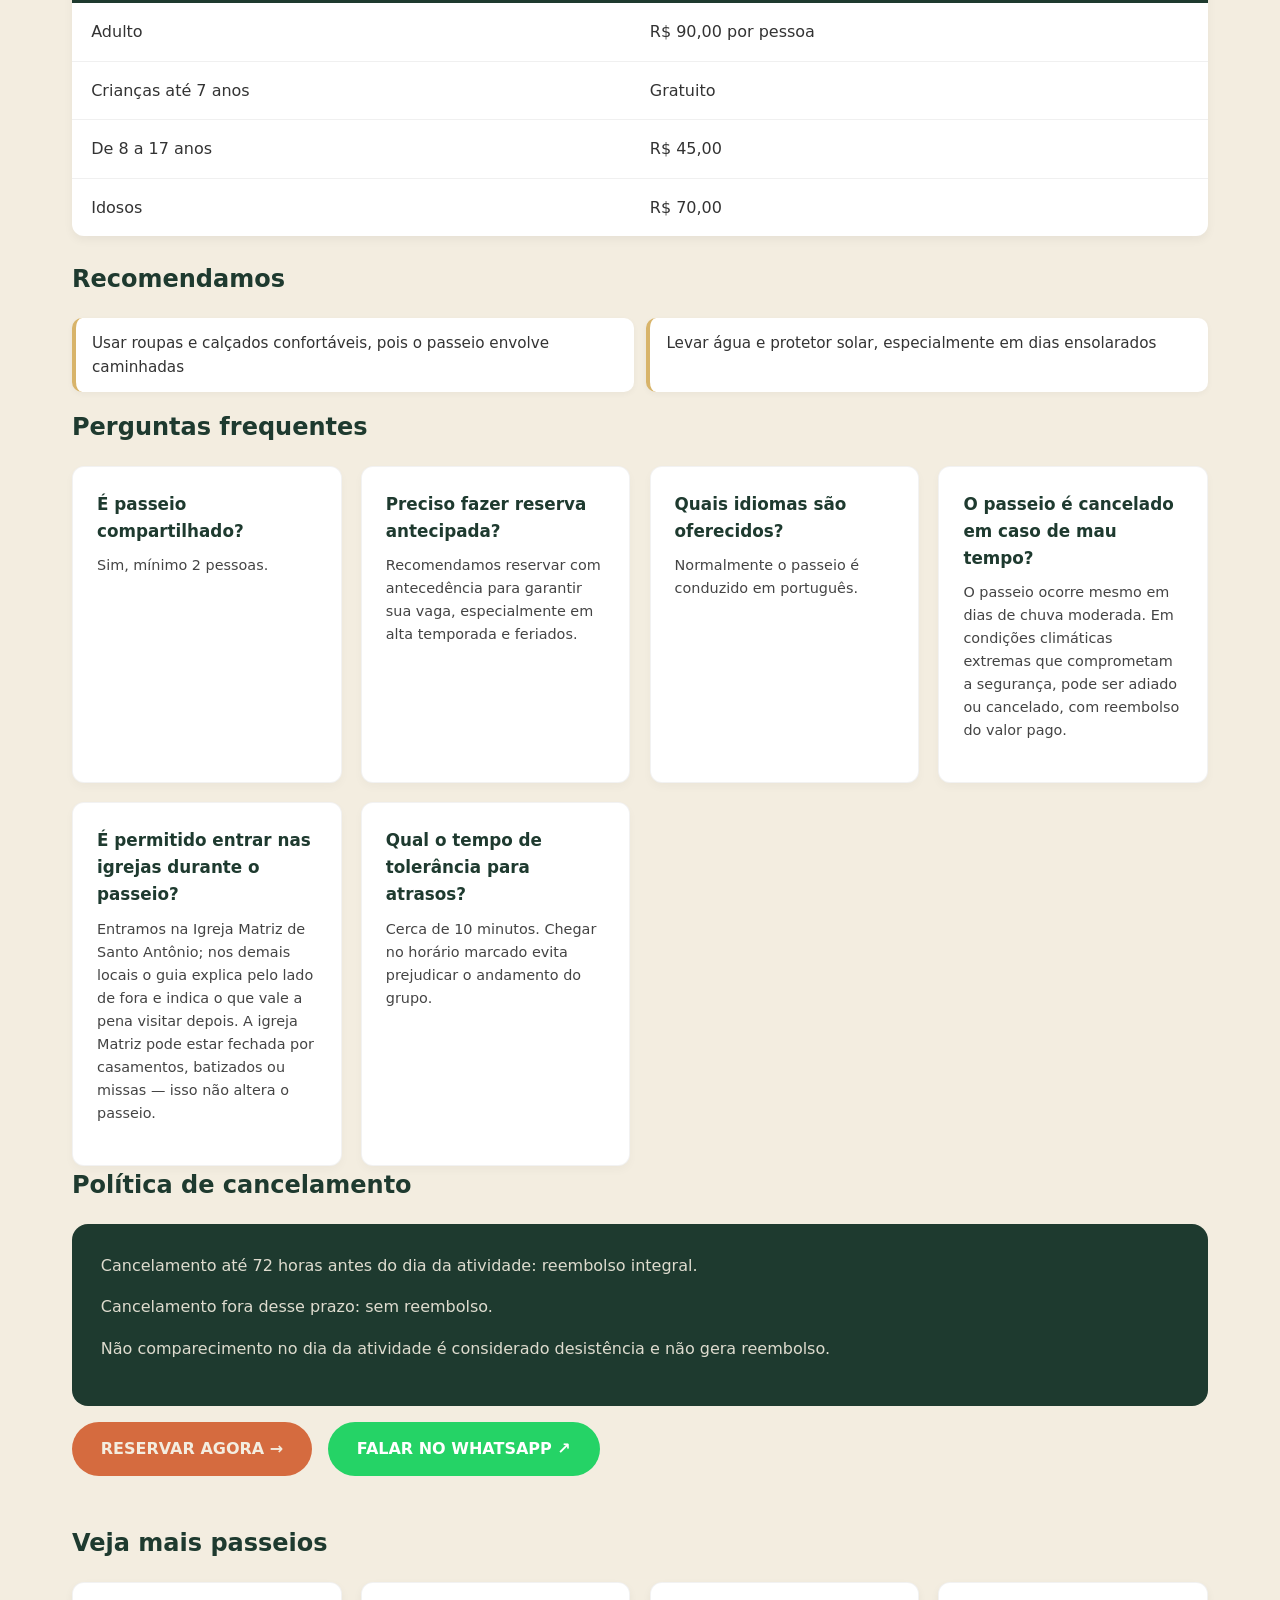
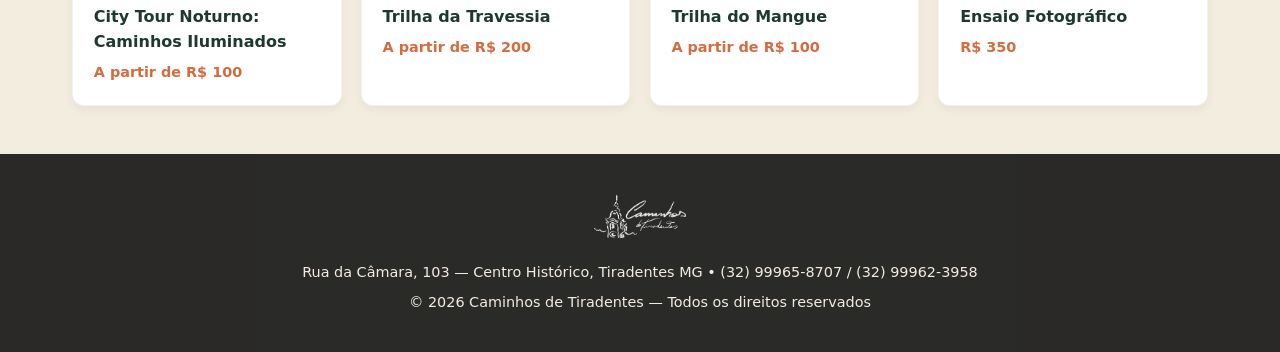
==== commit 372fff11: "att" ====
--- a/tour-citytour.html
+++ b/tour-citytour.html
@@ -16,6 +16,7 @@
     <nav>
       <a href="index.html" class="logo">
         <img src="images/logo.webp" alt="Caminhos de Tiradentes" class="logo-img">
+        Caminhos de <span>Tiradentes</span>
       </a>
       <ul class="nav-links">
         <li><a href="index.html#quem-somos">Quem Somos</a></li>
--- a/style.css
+++ b/style.css
@@ -51,12 +51,18 @@
 .logo {
   display: flex;
   align-items: center;
+  gap: 0.7rem;
   color: var(--creme);
   font-weight: 800;
   font-size: 1.3rem;
   letter-spacing: 1px;
   text-transform: uppercase;
   text-decoration: none;
+  transition: opacity 0.2s;
+}
+
+.logo:hover {
+  opacity: 0.85;
 }
 
 .logo span {
@@ -66,18 +72,14 @@
 /* LOGO (IMAGEM)
    ALTERE AQUI: o tamanho da logo no cabeçalho.
    O filtro deixa a arte (originalmente preta) branca, para aparecer bem
-   sobre o fundo verde-escuro do header. Para trocar a imagem, basta
-   substituir o arquivo images/logo.webp mantendo o mesmo nome.
+   sobre o fundo verde-escuro do header, ao lado do nome em texto.
+   Para trocar a imagem, basta substituir o arquivo images/logo.webp
+   mantendo o mesmo nome.
 */
 .logo-img {
-  height: 52px;
+  height: 44px;
   width: auto;
   filter: brightness(0) invert(1);
-  transition: opacity 0.2s;
-}
-
-.logo-img:hover {
-  opacity: 0.85;
 }
 
 .nav-links {
@@ -975,6 +977,9 @@
     text-align: left;
   }
   .logo-img {
-    height: 40px;
+    height: 34px;
   }
-}
+  .logo {
+    font-size: 1.05rem;
+  }
+}
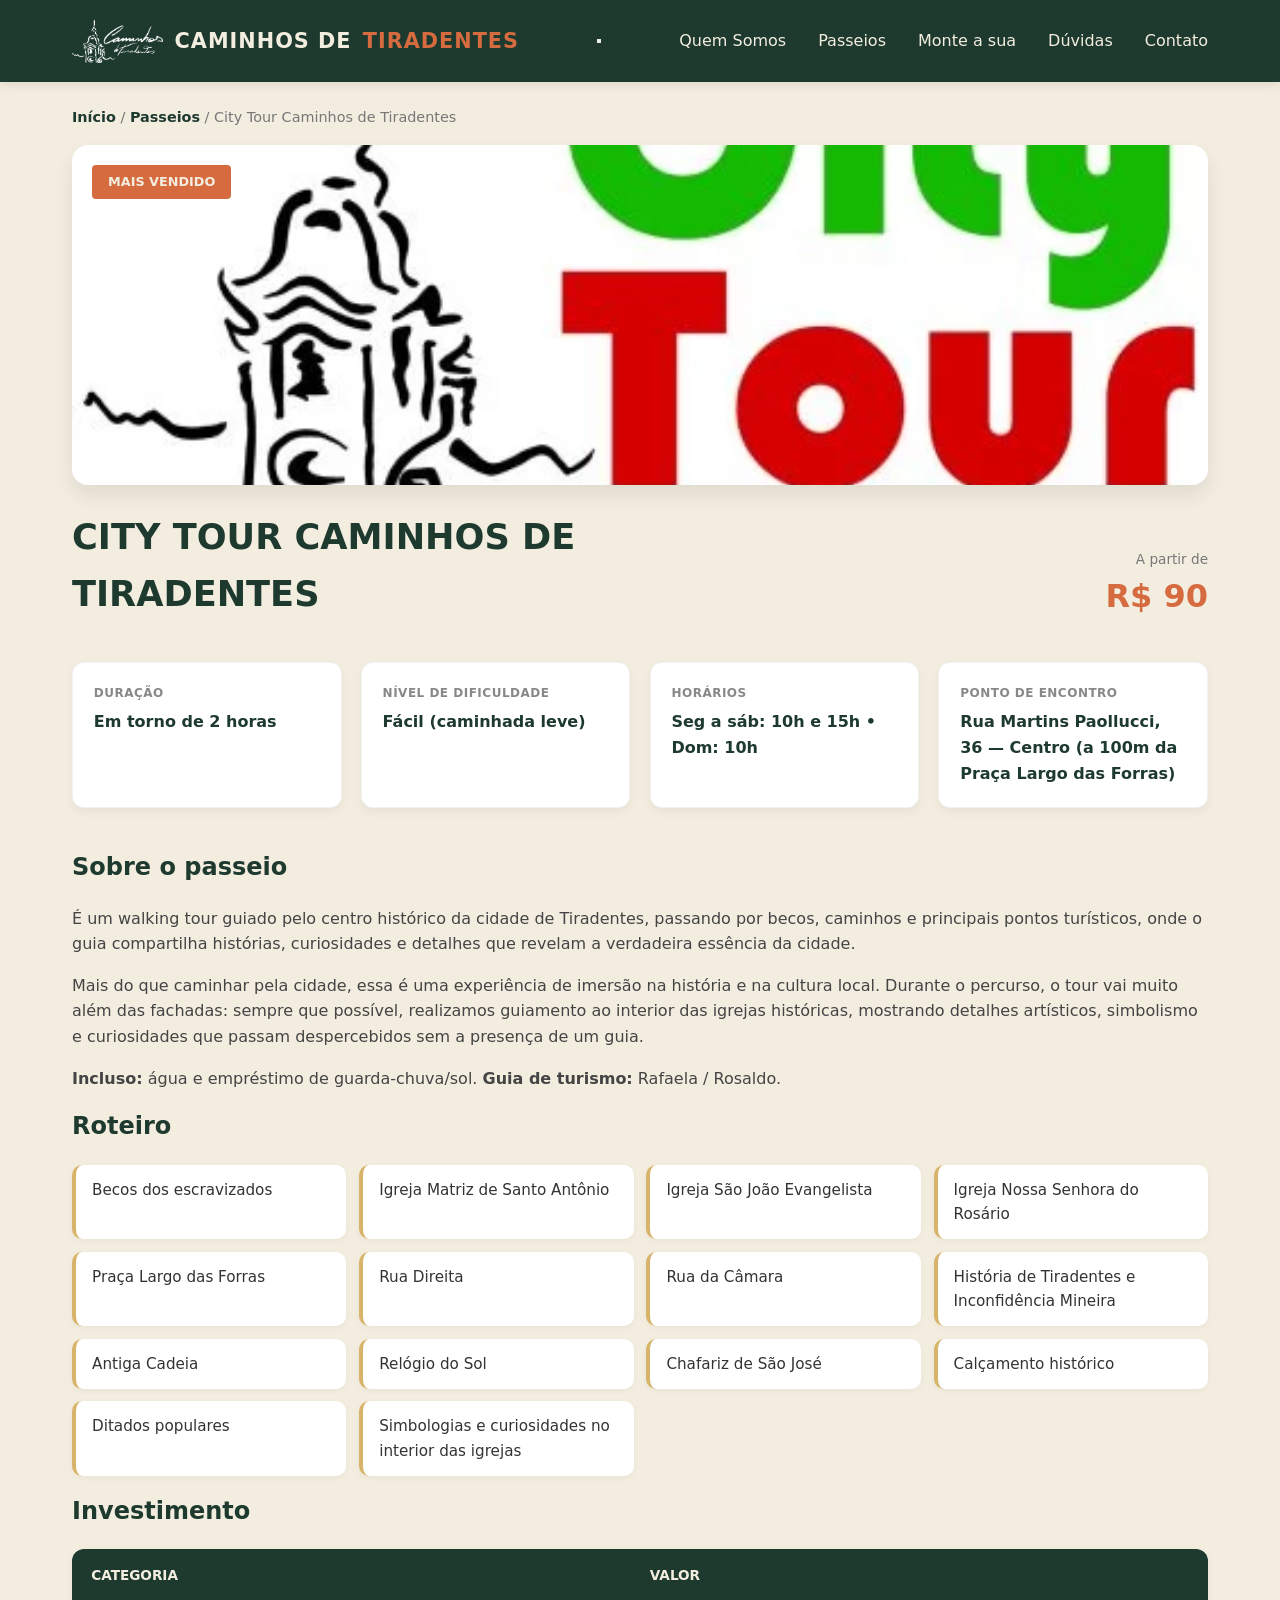
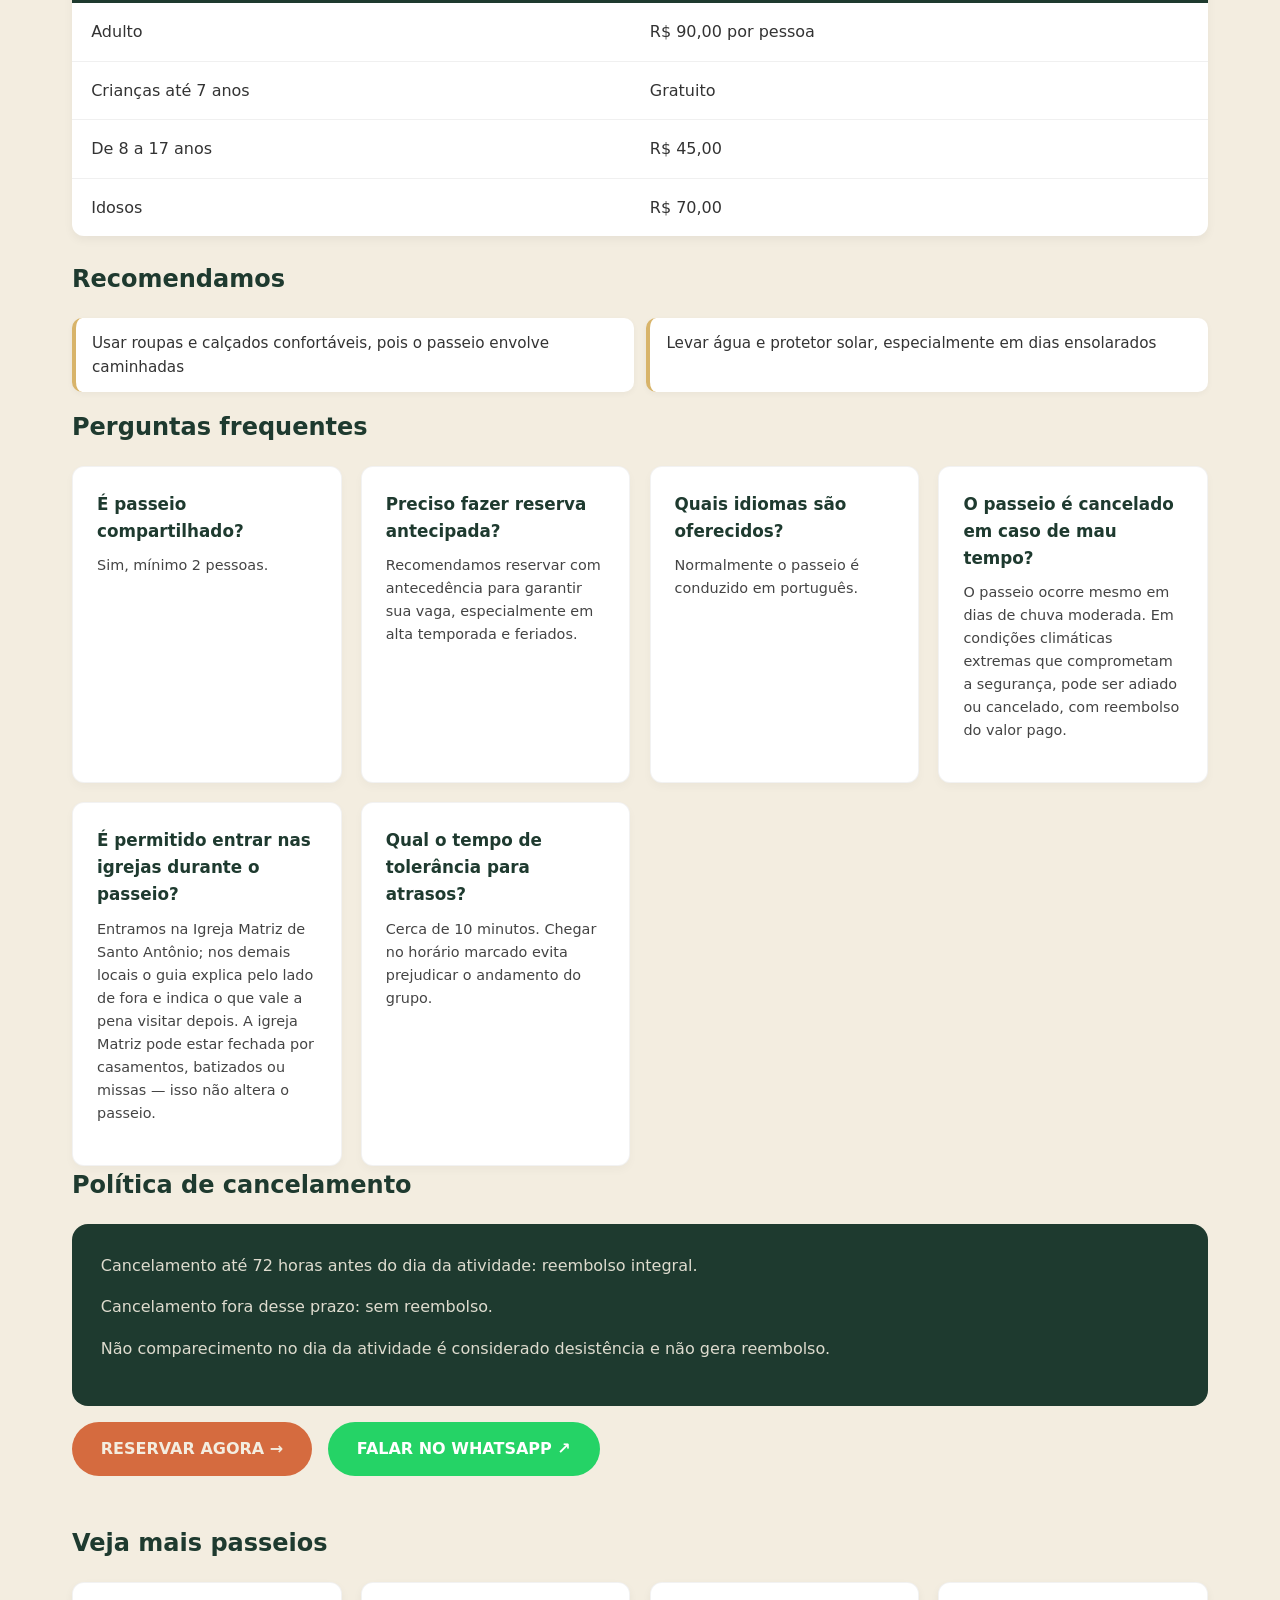
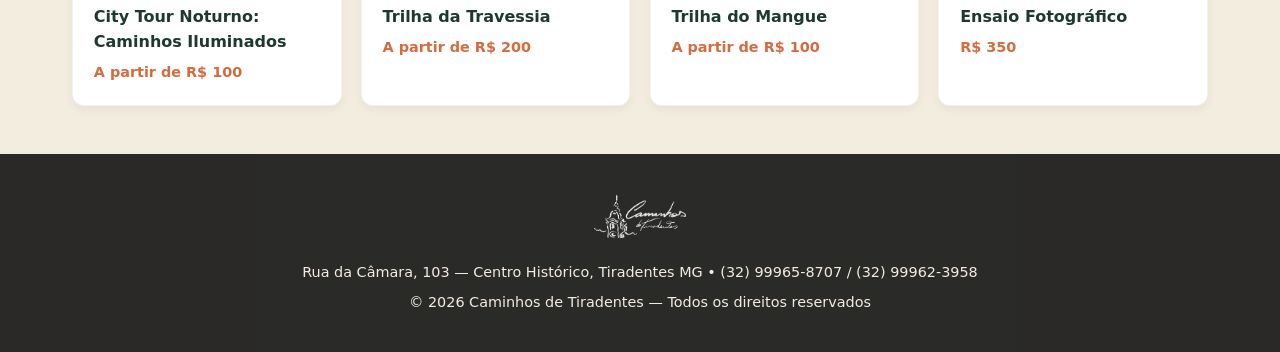
==== commit 83c6e444: "Add mobile menu toggle button to navigation" ====
--- a/tour-citytour.html
+++ b/tour-citytour.html
@@ -18,7 +18,10 @@
         <img src="images/logo.webp" alt="Caminhos de Tiradentes" class="logo-img">
         Caminhos de <span>Tiradentes</span>
       </a>
-      <ul class="nav-links">
+      <button class="mobile-menu-toggle" type="button" aria-label="Abrir menu" aria-expanded="false" aria-controls="main-menu">
+        <span></span><span></span><span></span>
+      </button>
+      <ul class="nav-links" id="main-menu">
         <li><a href="index.html#quem-somos">Quem Somos</a></li>
         <li><a href="index.html#passeios">Passeios</a></li>
         <li><a href="index.html#experiencia">Monte a sua</a></li>
